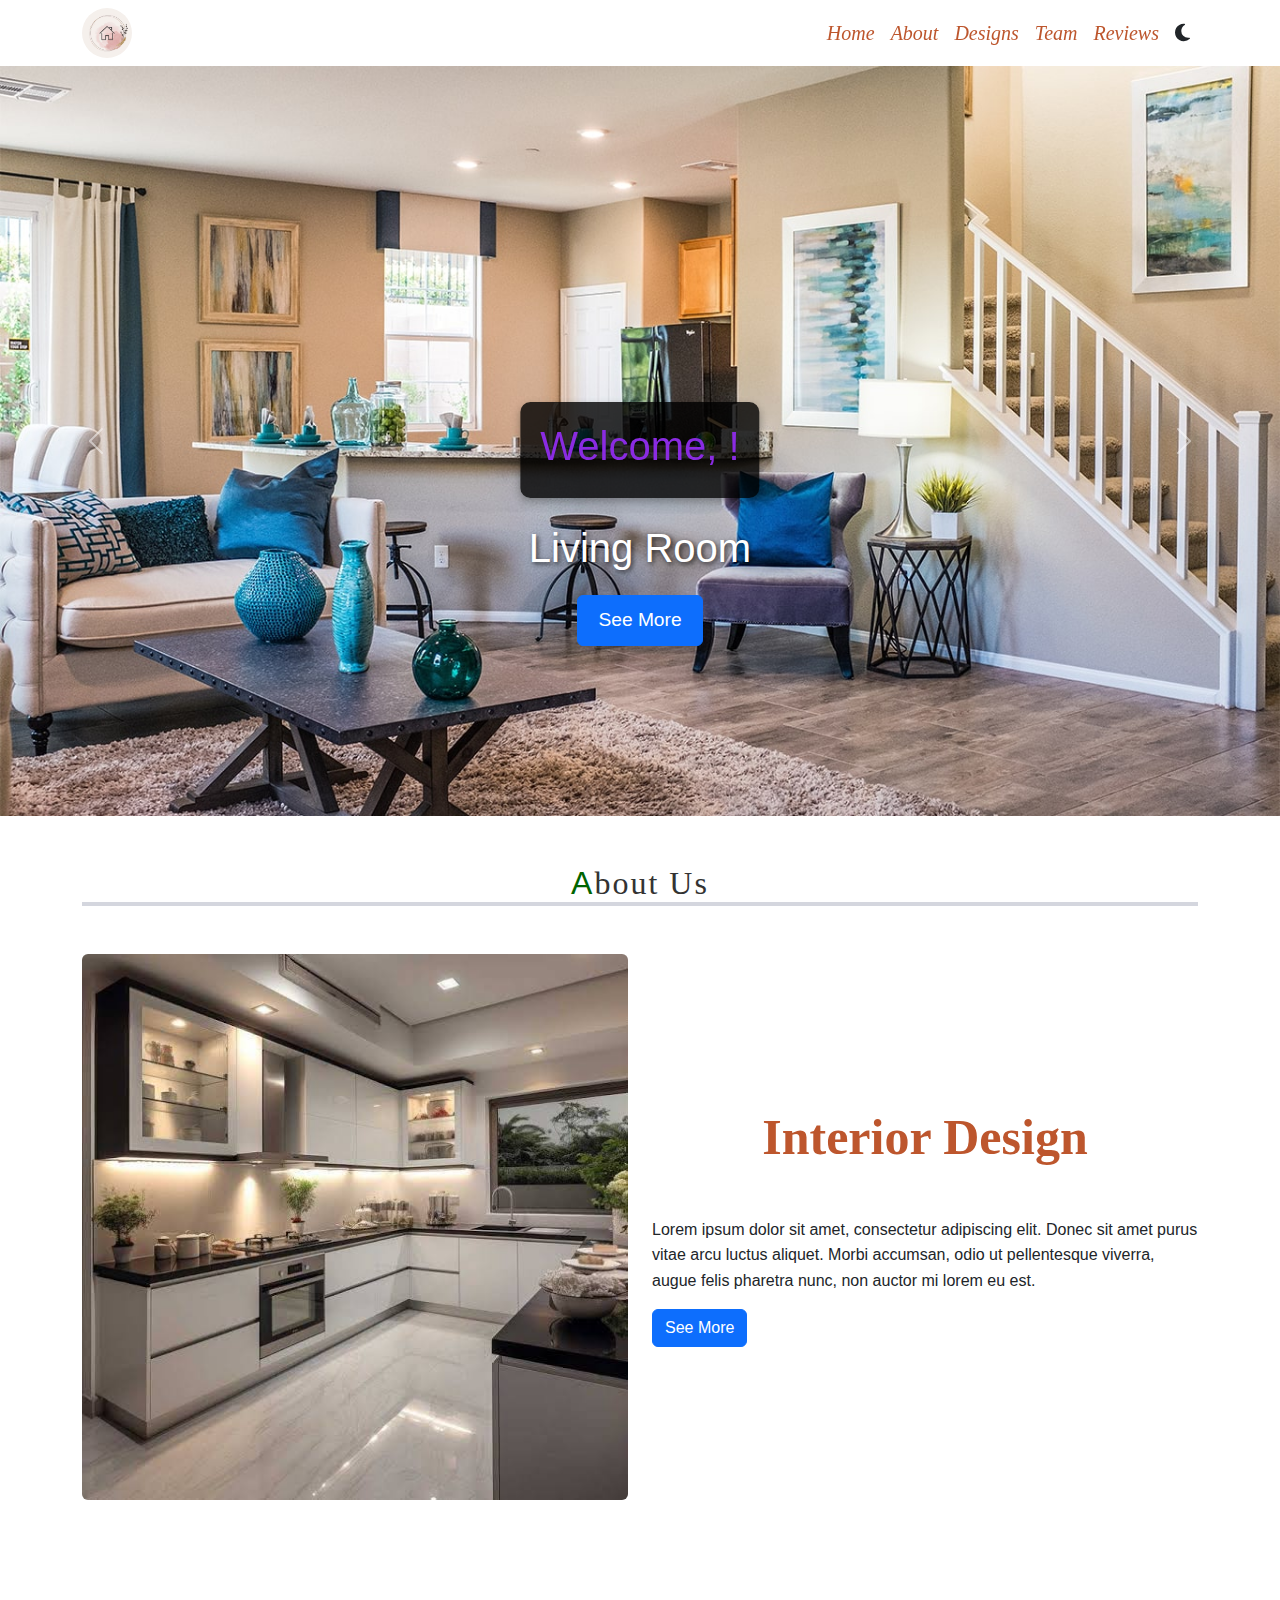
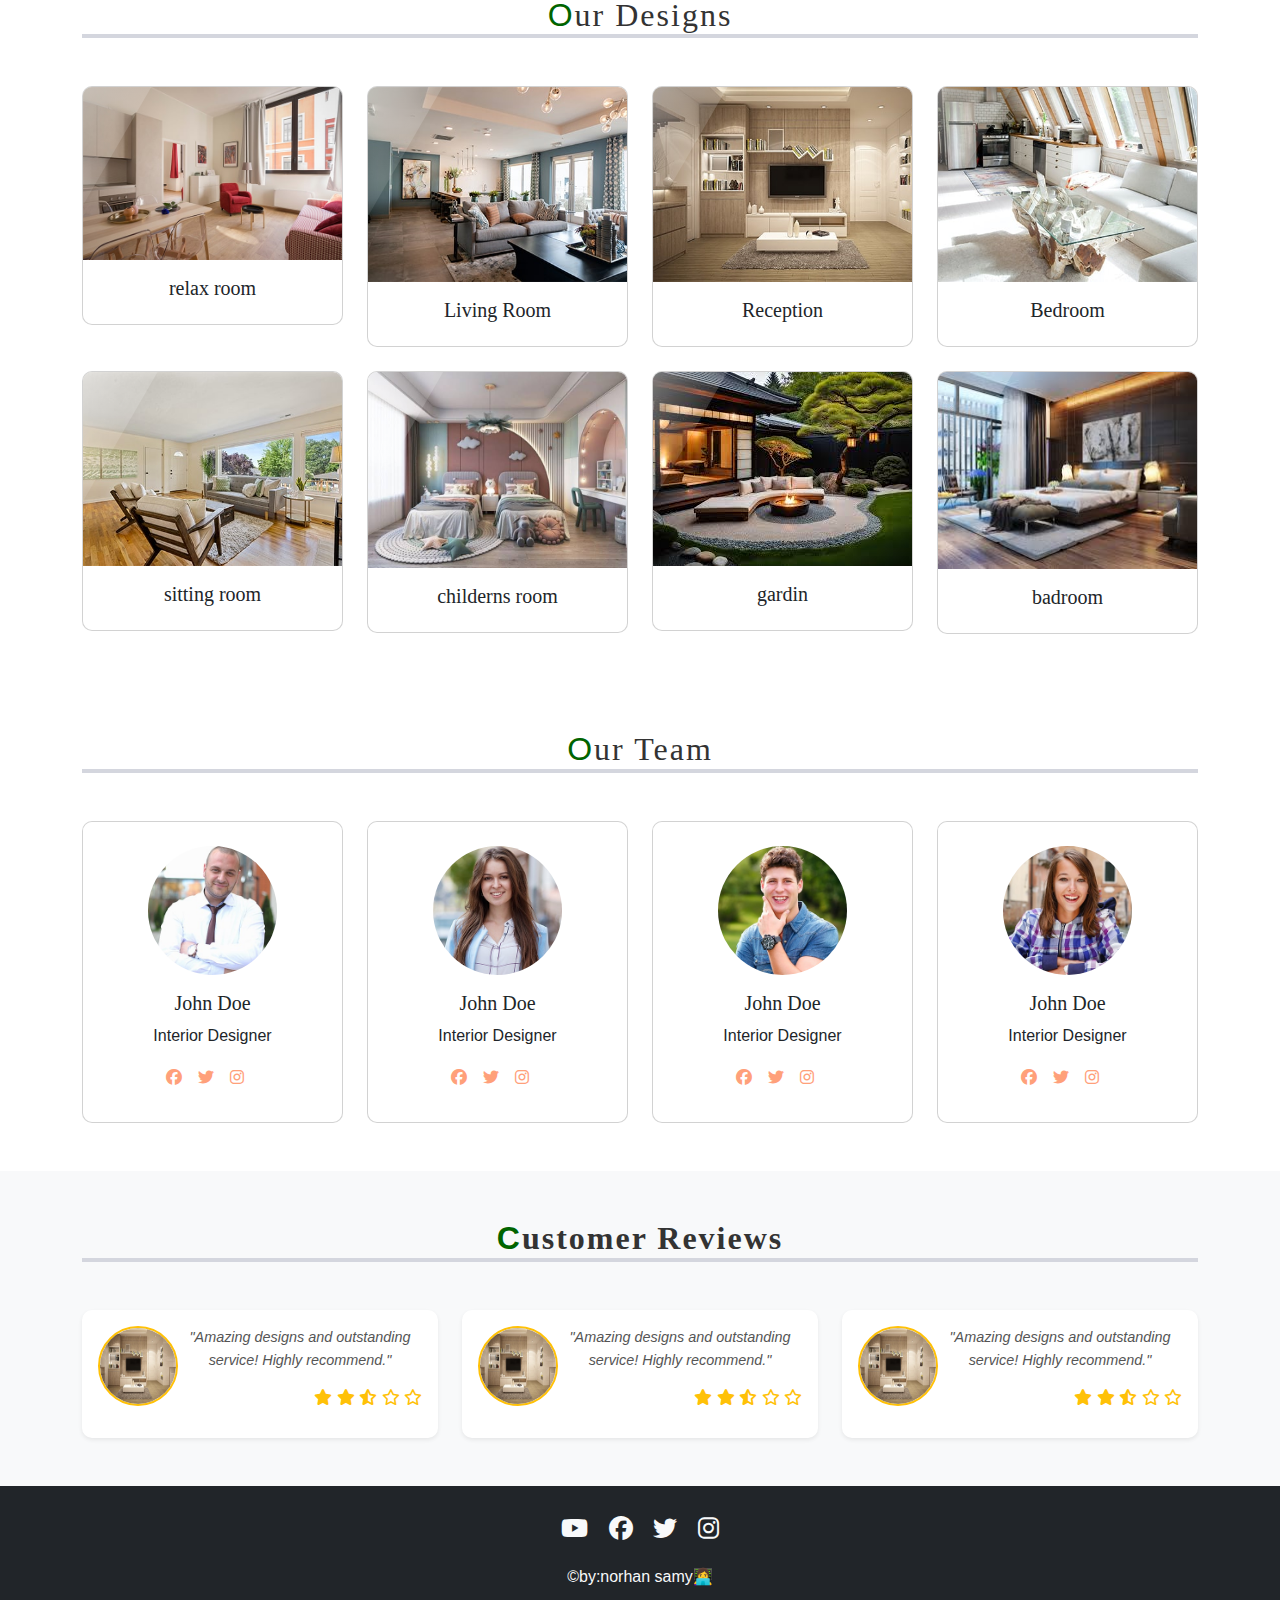
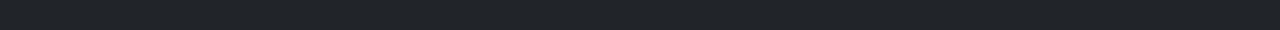
==== index.html @ 17f1d3a8 "first commit" ====
<!DOCTYPE html>
<html lang="en">

<head>
    <meta charset="UTF-8">
    <meta name="viewport" content="width=device-width, initial-scale=1.0">
    <title>Interior Design</title>
    <link rel="icon" href="logos.jpg">
    <!-- google fonts -->
    <!-- Bootstrap CSS -->
    <link href="https://cdn.jsdelivr.net/npm/bootstrap@5.3.0/dist/css/bootstrap.min.css" rel="stylesheet">
    <!-- Font Awesome -->
    <link href="https://cdnjs.cloudflare.com/ajax/libs/font-awesome/6.5.0/css/all.min.css" rel="stylesheet">
    <link rel="stylesheet" href="style.css">
</head>

<body>

    <div class="welcome-container" id="welcome-container">
        <h1>Welcome, <span id="usernameDisplay"></span>!</h1>
    </div>





    <nav class="navbar navbar-expand-lg navbar-custom sticky-top  ">
        <div class="container">
            <a href="#" class="nav-link logo"><img src="img/logo.jpg" alt="logo"></a>
            <button class="navbar-toggler" type="button" data-bs-toggle="collapse" data-bs-target="#navbarNav"
                aria-controls="navbarNav" aria-expanded="false" aria-label="Toggle navigation">
                <span class="navbar-toggler-icon"></span>
            </button>
            <div class="collapse navbar-collapse" id="navbarNav">
                <ul class="navbar-nav ms-auto">
                    <li class="nav-item"><a class="nav-link" href="#home">Home</a></li>
                    <li class="nav-item"><a class="nav-link" href="#about">About</a></li>
                    <li class="nav-item"><a class="nav-link" href="#designs">Designs</a></li>
                    <li class="nav-item"><a class="nav-link" href="#teams">Team</a></li>
                    <li class="nav-item"><a class="nav-link" href="#reviews">Reviews</a></li>
                    <li class="nav-item">
                        <span class="nav-link">
                            <i class="text-dark fs-5 fas fa-moon" id="darks"></i>
                        </span>
                    </li>
                </ul>
            </div>
        </div>
    </nav>

    <!-- Home Section -->
    <section id="home" class="position-relative">
        <div id="carouselHome" class="carousel slide" data-bs-ride="carousel">
            <div class="carousel-inner">
                <div class="carousel-item active">
                    <img src="img/carousel-1.jpg" width="100px" class="d-block w-100" alt="Living Room">
                    <div class="carousel-caption d-none d-md-block">
                        <h1>Living Room</h1>
                        <button class="btn btn-primary">See More</button>
                    </div>
                </div>
                <div class="carousel-item">
                    <img src="img/images (4).jpeg" class="d-block w-100" alt="Bedroom">
                    <div class="carousel-caption d-none d-md-block">
                        <h1>iskandinav room</h1>
                        <button class="btn btn-primary">See More</button>
                    </div>
                </div>
                <div class="carousel-item">
                    <img src="img/carousel-2.jpg" class="d-block w-100" alt="Kitchen">
                    <div class="carousel-caption d-none d-md-block">
                        <h1>Kitchen</h1>
                        <button class="btn btn-primary">See More</button>
                    </div>
                </div>
            </div>
            <!-- Carousel Controls -->
            <button class="carousel-control-prev" type="button" data-bs-target="#carouselHome" data-bs-slide="prev">
                <span class="carousel-control-prev-icon" aria-hidden="true"></span>
                <span class="visually-hidden">Previous</span>
            </button>
            <button class="carousel-control-next" type="button" data-bs-target="#carouselHome" data-bs-slide="next">
                <span class="carousel-control-next-icon" aria-hidden="true"></span>
                <span class="visually-hidden">Next</span>
            </button>
        </div>
    </section>


    <!-- About Section -->
    <section id="about" class="py-5">
        <div class="container">
            <h2 class="text-center mb-5">About Us</h2>
            <div class="row align-items-center">
                <div class="col-md-6">
                    <img src="img/images (3).jpeg" class="img-fluid rounded" alt="About Us">
                </div>
                <div class="col-md-6">
                    <h3 class="text-center cutom-h3 ">Interior Design</h3>
                    <p>Lorem ipsum dolor sit amet, consectetur adipiscing elit. Donec sit amet purus vitae arcu luctus
                        aliquet. Morbi accumsan, odio ut pellentesque viverra, augue felis pharetra nunc, non auctor mi
                        lorem eu est.</p>
                    <button class="btn btn-primary">See More</button>
                </div>
            </div>
        </div>
    </section>

    <!-- Designs Section -->
    <section id="designs" class="py-5">
        <div class="container">
            <h2 class="text-center mb-5">Our Designs</h2>
            <div class="row g-4">
                <!-- Design Cards -->
                <div class="col-md-3 col-sm-6">
                    <div class="card">
                        <img src="img/blog-3.jpg" style="width: 100%; height: 100%; " class="card-img-top card1"
                            alt="Kitchen Design">
                        <div class="card-body text-center">
                            <h5 class="card-title">relax room</h5>
                            <!-- <div class="middel">
                                <div class="text">
                                    <i class="fab fa-facebook"></i>
                                </div>
                            </div> -->
                        </div>
                    </div>
                </div>
                <div class="col-md-3 col-sm-6">
                    <div class="card">
                        <img src="img/portfolio-4.jpg" class="card-img-top" alt="Living Room">
                        <div class="card-body text-center">
                            <h5 class="card-title">Living Room</h5>
                        </div>
                    </div>
                </div>
                <div class="col-md-3 col-sm-6">
                    <div class="card">
                        <img src="img/portfolio-1.jpg" class="card-img-top" alt="Reception Area">
                        <div class="card-body text-center">
                            <h5 class="card-title">Reception</h5>
                        </div>
                    </div>
                </div>
                <div class="col-md-3 col-sm-6">
                    <div class="card">
                        <img src="img/portfolio-6.jpg" class="card-img-top" alt="Bedroom">
                        <div class="card-body text-center">
                            <h5 class="card-title">Bedroom</h5>
                        </div>
                    </div>
                </div>
                <div class="col-md-3 col-sm-6">
                    <div class="card">
                        <img src="img/portfolio-3.jpg" class="card-img-top" alt="Bedroom">
                        <div class="card-body text-center">
                            <h5 class="card-title">sitting room</h5>
                        </div>
                    </div>
                </div>
                <div class="col-md-3 col-sm-6">
                    <div class="card">
                        <img src="img/images (11).jpeg" class="card-img-top" alt="Bedroom">
                        <div class="card-body text-center">
                            <h5 class="card-title">childerns room</h5>
                        </div>
                    </div>
                </div>
                <div class="col-md-3 col-sm-6">
                    <div class="card">
                        <img src="img/images (13).jpeg" class="card-img-top" alt="Bedroom">
                        <div class="card-body text-center">
                            <h5 class="card-title">gardin </h5>
                        </div>
                    </div>
                </div>
                <div class="col-md-3 col-sm-6">
                    <div class="card">
                        <img src="img/images (5).jpeg" class="card-img-top" alt="Bedroom">
                        <div class="card-body text-center">
                            <h5 class="card-title">badroom</h5>
                        </div>
                    </div>
                </div>
            </div>
        </div>
    </section>

    <!-- Teams Section -->
    <section id="teams" class="py-5">
        <div class="container">
            <h2 class="text-center mb-5">Our Team</h2>
            <div class="row g-4">
                <div class="col-md-3 col-sm-6">
                    <div class="card text-center">
                        <img src="img/team-1.jpg" class="card-img-top rounded-circle w-50 mx-auto mt-4"
                            alt="Team Member">
                        <div class="card-body">
                            <h5 class="card-title">John Doe</h5>
                            <p class="card-text">Interior Designer</p>
                            <ul class="d-flex justify-content-center list-unstyled">
                                <li><a href="#" class="me-3"><i class="fab fa-facebook"></i></a></li>
                                <li><a href="#" class="me-3"><i class="fab fa-twitter"></i></a></li>
                                <li><a href="#" class="me-3"><i class="fab fa-instagram"></i></a></li>
                            </ul>
                        </div>
                    </div>
                </div>
                <div class="col-md-3 col-sm-6">
                    <div class="card text-center">
                        <img src="img/team-2.jpg" class="card-img-top rounded-circle w-50 mx-auto mt-4"
                            alt="Team Member">
                        <div class="card-body">
                            <h5 class="card-title">John Doe</h5>
                            <p class="card-text">Interior Designer</p>
                            <ul class="d-flex justify-content-center list-unstyled">
                                <li><a href="#" class="me-3"><i class="fab fa-facebook"></i></a></li>
                                <li><a href="#" class="me-3"><i class="fab fa-twitter"></i></a></li>
                                <li><a href="#" class="me-3"><i class="fab fa-instagram"></i></a></li>
                            </ul>
                        </div>
                    </div>
                </div>
                <div class="col-md-3 col-sm-6">
                    <div class="card text-center">
                        <img src="img/team-3.jpg" class="card-img-top rounded-circle w-50 mx-auto mt-4"
                            alt="Team Member">
                        <div class="card-body">
                            <h5 class="card-title">John Doe</h5>
                            <p class="card-text">Interior Designer</p>
                            <ul class="d-flex justify-content-center list-unstyled">
                                <li><a href="#" class="me-3"><i class="fab fa-facebook"></i></a></li>
                                <li><a href="#" class="me-3"><i class="fab fa-twitter"></i></a></li>
                                <li><a href="#" class="me-3"><i class="fab fa-instagram"></i></a></li>
                            </ul>
                        </div>
                    </div>
                </div>
                <div class="col-md-3 col-sm-6">
                    <div class="card text-center">
                        <img src="img/team-4.jpg" class="card-img-top rounded-circle w-50 mx-auto mt-4"
                            alt="Team Member">
                        <div class="card-body">
                            <h5 class="card-title">John Doe</h5>
                            <p class="card-text">Interior Designer</p>
                            <ul class="d-flex justify-content-center list-unstyled">
                                <li><a href="#" class="me-3"><i class="fab fa-facebook"></i></a></li>
                                <li><a href="#" class="me-3"><i class="fab fa-twitter"></i></a></li>
                                <li><a href="#" class="me-3"><i class="fab fa-instagram"></i></a></li>
                            </ul>
                        </div>
                    </div>
                </div>

            </div>
        </div>
    </section>

    <!-- Reviews Section -->
    <section id="reviews" class="py-5 bg-light">
        <div class="container">
            <h2 class="text-center mb-5">Customer Reviews</h2>
            <div class="row g-4">
                <div class="col-md-4">
                    <div class="card shadow-sm">
                        <div class="card-body text-center">
                            <img src="img/blog-1.jpg" alt="Customer" class="rounded-circle mb-3" width="80" height="80">
                            <p class="fst-italic">"Amazing designs and outstanding service! Highly recommend."</p>
                            <h6 class="text-end text-warning">
                                <i class="fas fa-star"></i>
                                <i class="fas fa-star"></i>

                                <i class="fas fa-star-half-alt"></i>
                                <i class="far fa-star text-warning"></i>
                                <i class="far fa-star text-warning"></i>
                            </h6>
                        </div>
                    </div>
                </div>
                <div class="col-md-4">
                    <div class="card shadow-sm">
                        <div class="card-body text-center">
                            <img src="img/blog-1.jpg" alt="Customer" class="rounded-circle mb-3" width="80" height="80">
                            <p class="fst-italic">"Amazing designs and outstanding service! Highly recommend."</p>
                            <h6 class="text-end text-warning">
                                <i class="fas fa-star"></i>
                                <i class="fas fa-star"></i>

                                <i class="fas fa-star-half-alt"></i>
                                <i class="far fa-star text-warning"></i>
                                <i class="far fa-star text-warning"></i>
                            </h6>
                        </div>
                    </div>
                </div>
                <div class="col-md-4">
                    <div class="card shadow-sm">
                        <div class="card-body text-center">
                            <img src="img/blog-1.jpg" alt="Customer" class="rounded-circle mb-3" width="80" height="80">
                            <p class="fst-italic">"Amazing designs and outstanding service! Highly recommend."</p>
                            <h6 class="text-end text-warning">
                                <i class="fas fa-star"></i>
                                <i class="fas fa-star"></i>

                                <i class="fas fa-star-half-alt"></i>
                                <i class="far fa-star text-warning"></i>
                                <i class="far fa-star text-warning"></i>
                            </h6>
                        </div>
                    </div>
                </div>

            </div>
        </div>
    </section>


    <!-- Footer Section -->
    <footer class="bg-dark text-light py-4">
        <div class="container text-center">
            <div>
                <a href="#" class="text-light me-3"><i class="fab fa-youtube"></i></a>
                <a href="#" class="text-light me-3"><i class="fab fa-facebook"></i></a>
                <a href="#" class="text-light me-3"><i class="fab fa-twitter"></i></a>
                <a href="#" class="text-light"><i class="fab fa-instagram"></i></a>
            </div>
            <p class="mt-3">&copy;by:norhan samy👩‍💻</p>
        </div>
    </footer>

    <!-- Scripts -->
    <script src="https://cdn.jsdelivr.net/npm/bootstrap@5.3.3/dist/js/bootstrap.bundle.min.js"></script>
    <script src="script.js"></script>
</body>

</html>
---- style.css ----
@import url("https://fonts.googleapis.com/css2?family=Sevillana&display=swap");
* {
  padding: 0px;
  margin: 0px;
  box-sizing: border-box;
}
:root {
  --color-link: #bd562d;
}
.dark {
  background-color: black;
  color: white;
}
.dark .card {
  background-color: rgb(37, 72, 37);
}
.dark .fas {
  color: white;
}
.dark img {
  background-color: aliceblue;
}
.dark h1,
.dark h2,
.dark h4,
.dark h5,
.dark h6 {
  color: white;
}
a {
  color: lightsalmon;
}
a:hover {
  color: aqua;
}
.logo img {
  width: 50px;
  border-radius: 50%;
  transition: all 0.2s linear;
}
.logo img:hover {
  transform: rotate(260deg);
  cursor: pointer;
}
.navbar-custom {
  top: 0;
 font-family: Cambria, Cochin, Georgia, Times, 'Times New Roman', serifs;
  background-color: transparent !important;
  color: var(--color-link);
}

.navbar-custom .navbar-nav .nav-link {
  color: #ffffff;
  font-style: oblique;
  color: #bd562d;
  font-size: 20px;
}

.navbar-custom .navbar-nav .nav-link:hover {
  color: rgb(36, 98, 99);
  border-radius: 20%;
  background: transparent;
  border: 3px solid bisque;
}
h5 {
  font-family: "Abril Fatface", serif;
}
h4 {
  font-family: Cambria, Cochin, Georgia, Times, "Times New Roman", serif;
}
h2 {
  font-family: "Crete Round", serif;
  font-weight: 400;
  font-style: normal;
  color: #333;
  text-align: center;

  border-bottom: 4px solid #d4d6de;

  letter-spacing: 2px;
}
h2::first-letter {
  font-family: Verdana, Geneva, Tahoma, sans-serif;
  color: darkgreen;
}
.cutom-h3 {
  font-family: Cambria, Cochin, Georgia, Times, "Times New Roman", serif;
  font-size: 50px;
  font-weight: bold;
  margin-bottom: 50px;
  color: var(--color-link);
}

body {
  font-family: Arial, sans-serif;
  line-height: 1.6;
}

/* login ******************************/
.welcome-container {
  text-align: center;
  position: fixed;
  top: 50%;
  left: 50%;
  transform: translate(-50%, -50%);
  background-color: rgba(0, 0, 0, 0.8);
  color: white;
  padding: 20px;
  border-radius: 10px;
  box-shadow: 0 4px 8px rgba(0, 0, 0, 0.3);
  z-index: 1000;
  text-align: center;
}

.welcome-container h1 {
  color: blueviolet;
}

/* Carousel Container */
.carousel-caption {
  position: absolute;
  bottom: 20%;
  left: 50%;
  transform: translateX(-50%);
  text-align: center;
  color: #fff;
  text-shadow: 2px 2px 5px rgba(0, 0, 0, 0.7);
}

.carousel-caption h2 {
  font-size: 2.5rem;
  font-weight: bold;
}
.carousel-caption img {
  width: 200px;
}
.carousel-caption .btn {
  margin-top: 15px;
  padding: 10px 20px;
  font-size: 1.2rem;
}

/* About Section */
#about img {
  border-radius: 10px;
}

.card {
  position: relative;
  overflow: hidden;
  border-radius: 10px;
  transition: transform 0.3s ease;
}

.card:hover {
  transform: scale(1.05);
}

.card::before {
  content: "";
  position: absolute;
  top: 0;
  left: -100%;
  width: 100%;
  height: 100%;
  background: linear-gradient(
    100deg,
    rgba(255, 255, 255, 0) 0%,
    rgba(255, 255, 255, 0.6) 50%,
    rgba(255, 255, 255, 0) 100%
  );
  z-index: 2;
  transform: skewX(-30deg);
  transition: none;
  pointer-events: none;
  transform: skewY(-0px);
  -webkit-transform: skewY(-10px);
  -moz-transform: skewY(-0px);
  -ms-transform: skewY(-0px);
  -o-transform: skewY(-0px);
}

.card:hover::before {
  left: 100%;
  transition: left 0.9s ease;
  -webkit-transition: left 0.9s ease;
  -moz-transition: left 0.9s ease;
  -ms-transition: left 0.9s ease;
  -o-transition: left 0.9s ease;
}

.card img,
.card-body {
  position: relative;
  z-index: 1;
}

/* Teams Section */
#teams .card img {
  transition: transform 0.3s ease;
}

#teams .card:hover img {
  transform: scale(1.1);
}

/* Reviews Section */
#reviews {
  background-color: #f8f9fa;
}

#reviews h2 {
  font-size: 2rem;
  font-weight: 600;
  color: #333;
}

#reviews .card {
  border: none;
  border-radius: 10px;
  transition: transform 0.3s ease, box-shadow 0.3s ease;
}

#reviews .card:hover {
  transform: translateY(-5px);
  box-shadow: 0 8px 20px rgba(0, 0, 0, 0.1);
}

#reviews .card img {
  float: left;
  border: 2px solid #ffc107;
}

#reviews .card-body p {
  color: #555;
  font-size: 0.9rem;
  line-height: 1.6;
}

#reviews .card-body .fa-star,
#reviews .card-body .fa-star-half-alt {
  font-size: 1rem;
  color: #ffc107;
}

/* Footer Section */
footer a {
  font-size: 1.5rem;
  transition: color 0.3s ease;
}

footer a i:hover {
  color: lightgoldenrodyellow;
}
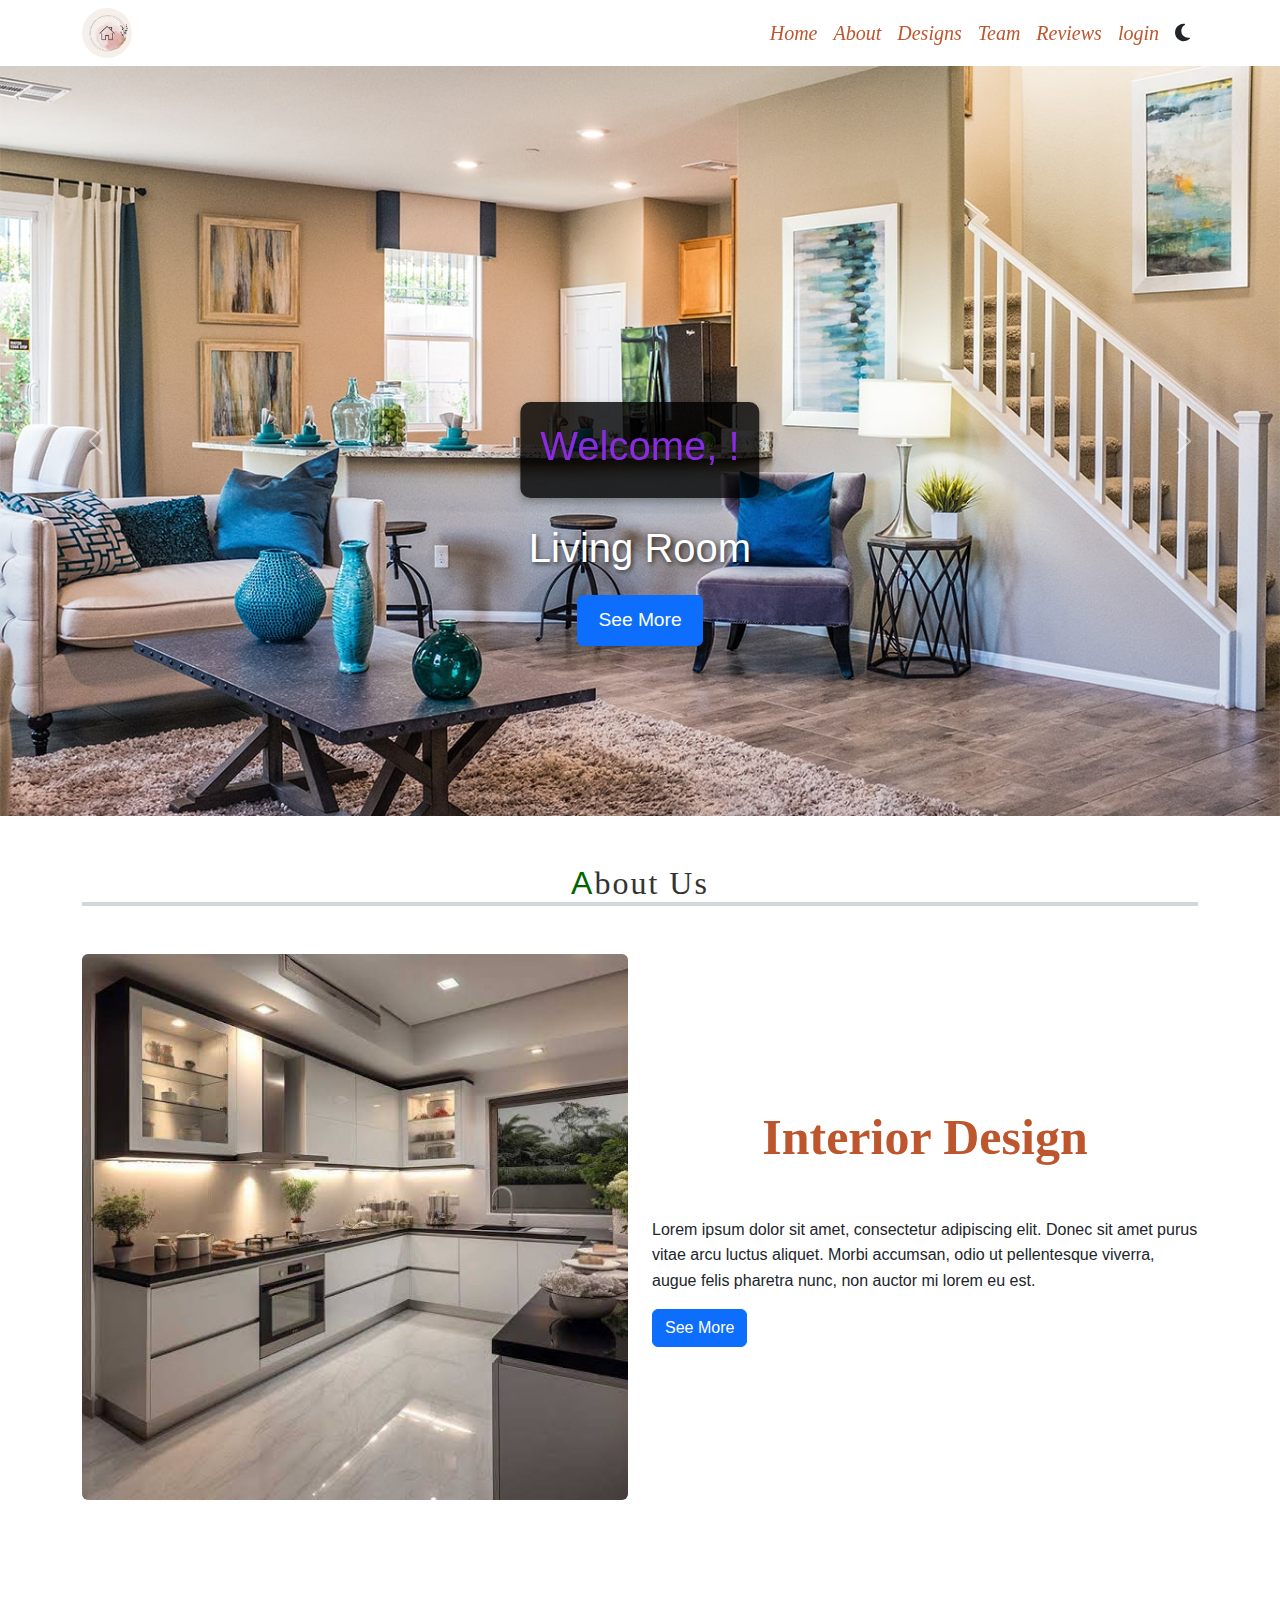
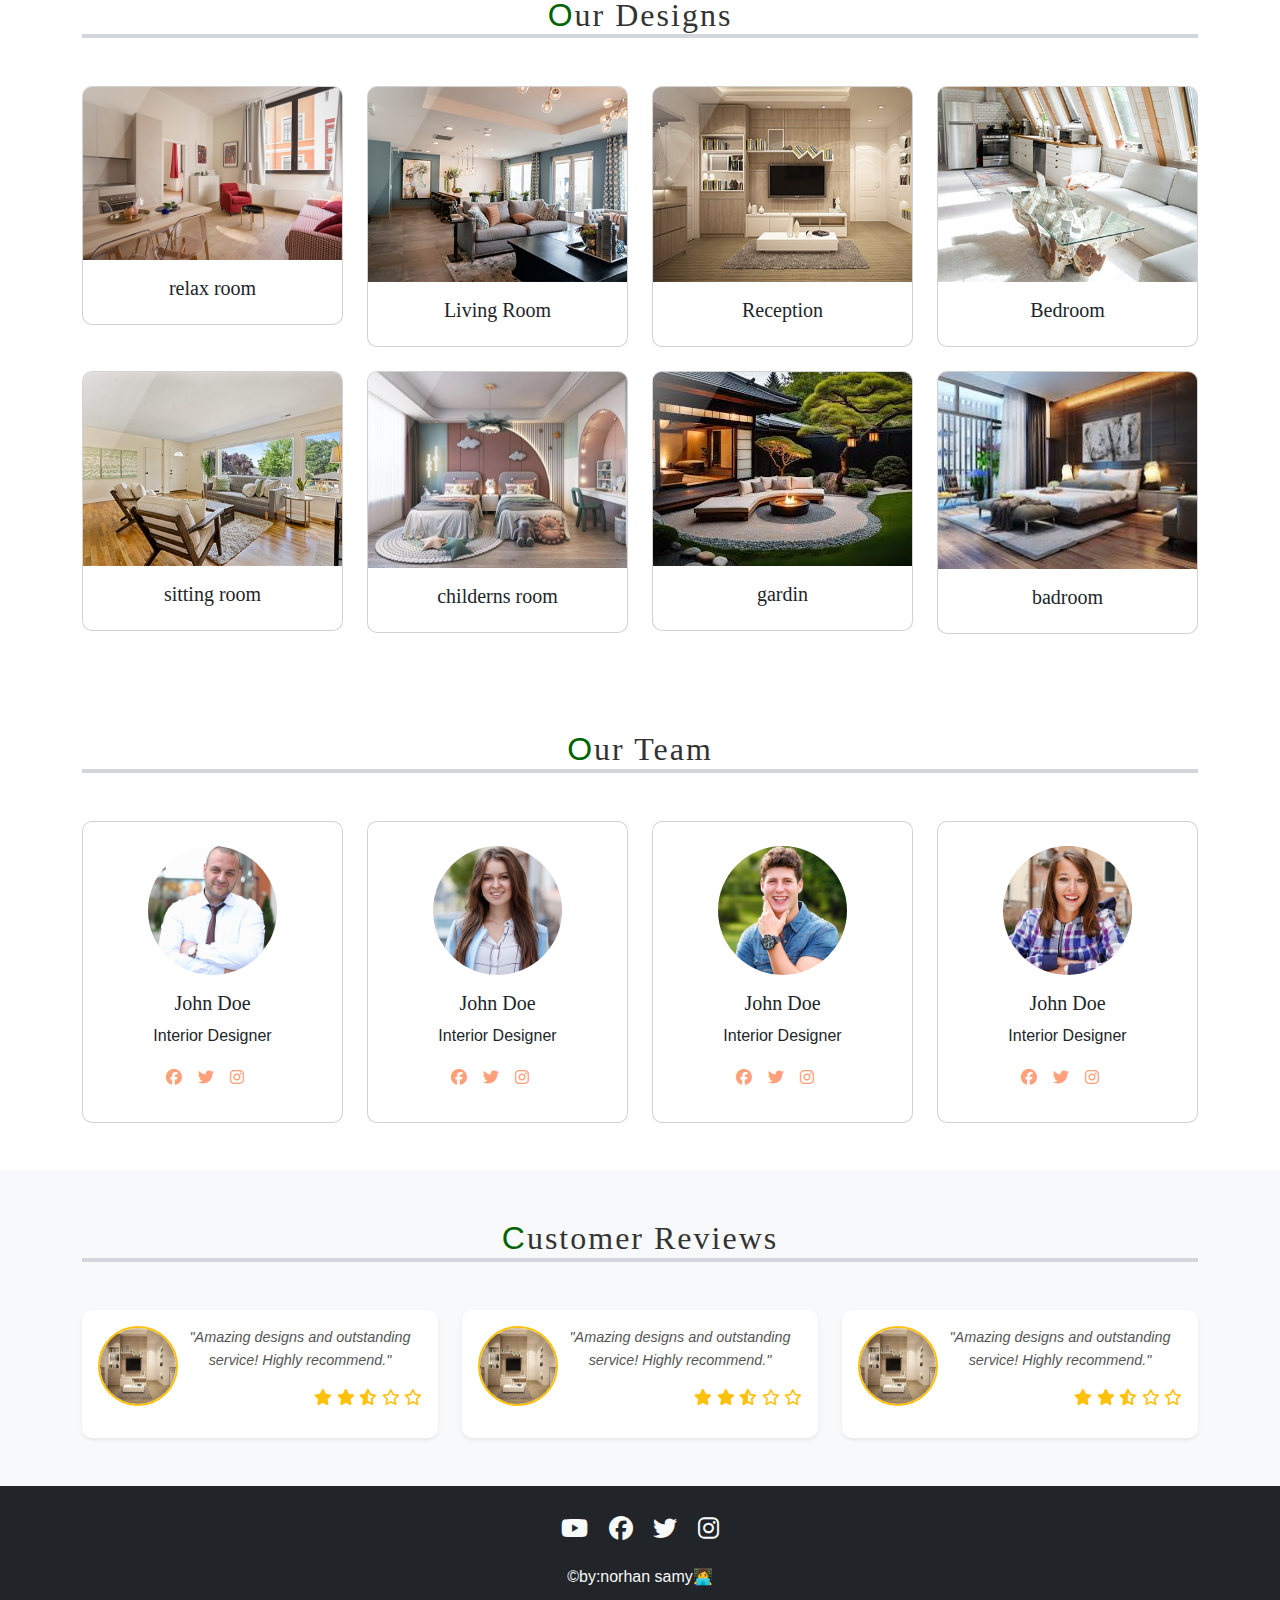
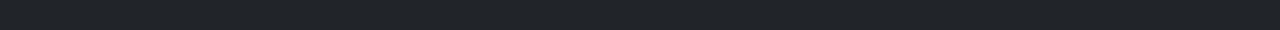
==== commit a5621648: "." ====
--- a/index.html
+++ b/index.html
@@ -38,6 +38,7 @@
                     <li class="nav-item"><a class="nav-link" href="#designs">Designs</a></li>
                     <li class="nav-item"><a class="nav-link" href="#teams">Team</a></li>
                     <li class="nav-item"><a class="nav-link" href="#reviews">Reviews</a></li>
+                    <li class="nav-item"><a class="nav-link" href="Login.html">login</a></li>
                     <li class="nav-item">
                         <span class="nav-link">
                             <i class="text-dark fs-5 fas fa-moon" id="darks"></i>
@@ -257,7 +258,7 @@
     </section>
 
     <!-- Reviews Section -->
-    <section id="reviews" class="py-5 bg-light">
+    <section id="reviews" class="py-5">
         <div class="container">
             <h2 class="text-center mb-5">Customer Reviews</h2>
             <div class="row g-4">
--- a/style.css
+++ b/style.css
@@ -7,6 +7,10 @@
 :root {
   --color-link: #bd562d;
 }
+.dark #reviews {
+  background-color: black;
+  color: white !important;
+}
 .dark {
   background-color: black;
   color: white;
@@ -44,7 +48,7 @@
 }
 .navbar-custom {
   top: 0;
- font-family: Cambria, Cochin, Georgia, Times, 'Times New Roman', serifs;
+  font-family: Cambria, Cochin, Georgia, Times, "Times New Roman", serifs;
   background-color: transparent !important;
   color: var(--color-link);
 }
@@ -58,9 +62,10 @@
 
 .navbar-custom .navbar-nav .nav-link:hover {
   color: rgb(36, 98, 99);
-  border-radius: 20%;
-  background: transparent;
-  border: 3px solid bisque;
+  background: #bd562d;
+  /* background: transparent; */
+  border-radius: 16px;
+  border: 1px solid bisque;
 }
 h5 {
   font-family: "Abril Fatface", serif;
@@ -69,7 +74,7 @@
   font-family: Cambria, Cochin, Georgia, Times, "Times New Roman", serif;
 }
 h2 {
-  font-family: "Crete Round", serif;
+  font-family: Georgia, "Times New Roman", Times, serif;
   font-weight: 400;
   font-style: normal;
   color: #333;
@@ -209,12 +214,6 @@
   background-color: #f8f9fa;
 }
 
-#reviews h2 {
-  font-size: 2rem;
-  font-weight: 600;
-  color: #333;
-}
-
 #reviews .card {
   border: none;
   border-radius: 10px;
